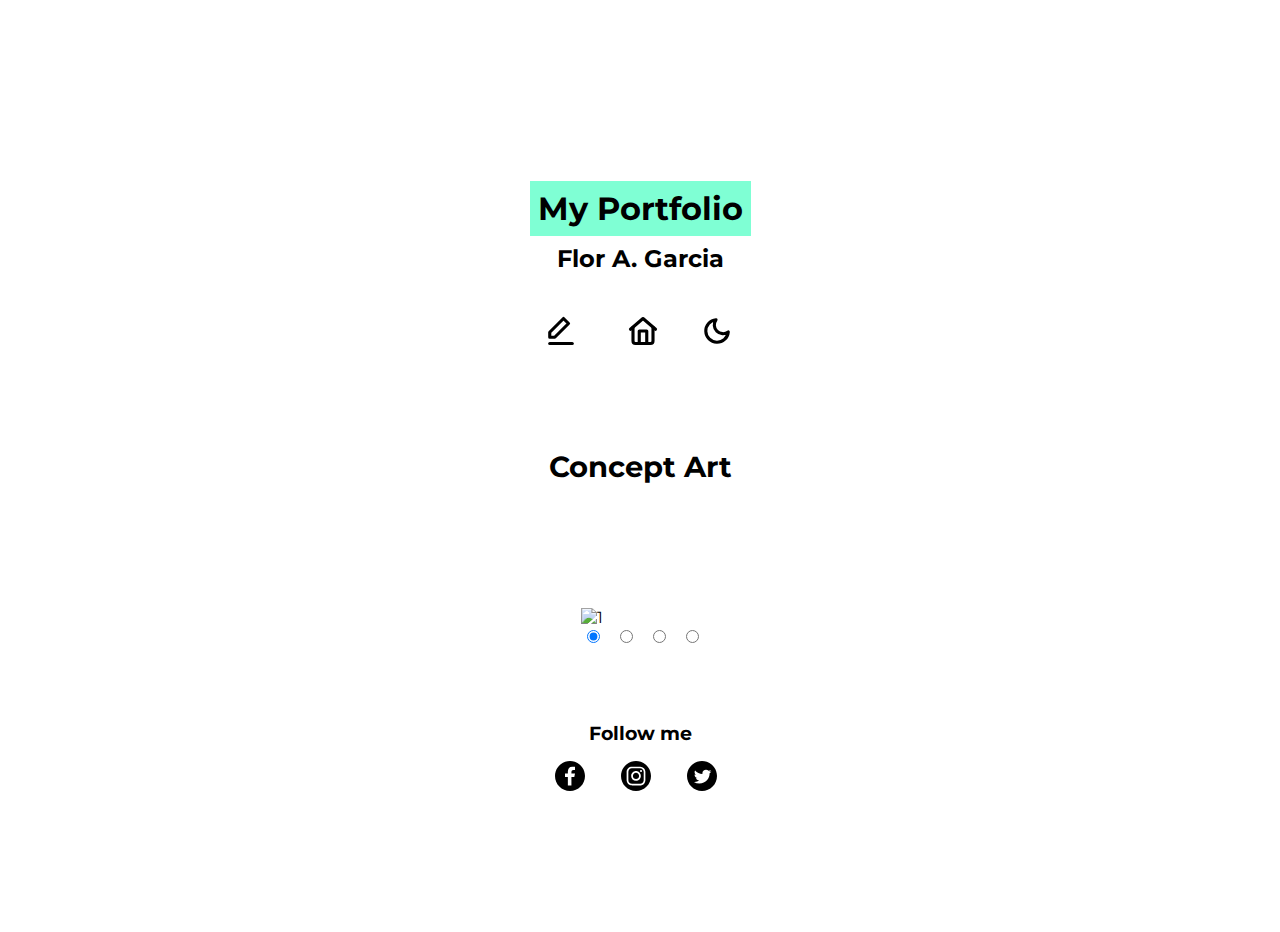
==== art.html @ 4cfe9bbd "Estructura de Proyecto." ====
<!DOCTYPE html>
<html lang="en">
    <head>
        <meta charset="UTF-8"> 
        <link href="https://fonts.googleapis.com/css2?family=Montserrat&display=swap" rel="stylesheet">
        <title> 
          Projects
        </title> 
        <script src="index.js"></script>
        <link rel="stylesheet" href="style.css">
    </head>

    <body id= "app">
        <header id="header">
                <div class="wrapper">
                    <span>
                        <h1 id="name">
                            My Portfolio 
                       </h1>
                        <h2 id="tag">
                            Flor A. Garcia
                        </h2>
                    </span>
                </div>

                <div>
                    <span>
                        <a href="about.html"><svg xmlns="http://www.w3.org/2000/svg" width="30" height="30" viewBox="0 0 24 24" fill="none" stroke="#000000" stroke-width="2.5" stroke-linecap="round" stroke-linejoin="round"><polygon points="14 2 18 6 7 17 3 17 3 13 14 2"></polygon><line x1="3" y1="22" x2="21" y2="22"></line></svg></a>
                    </span>
                    <span>
                        <a href="index.html"><svg xmlns="http://www.w3.org/2000/svg" width="30" height="30" viewBox="0 0 24 24" fill="none" stroke="#000000" stroke-width="2.5" stroke-linecap="round" stroke-linejoin="round"><path d="M20 9v11a2 2 0 0 1-2 2H6a2 2 0 0 1-2-2V9"/><path d="M9 22V12h6v10M2 10.6L12 2l10 8.6"/></svg></a>
                    </span>
                    <span>
                        <button id="dark-mode">
                            <svg xmlns="http://www.w3.org/2000/svg" width="30" height="30" viewBox="0 0 24 24" fill="none" stroke="#000000" stroke-width="2.5" stroke-linecap="round" stroke-linejoin="round"><path d="M21 12.79A9 9 0 1 1 11.21 3 7 7 0 0 0 21 12.79z"></path></svg>
                        </button>
                    </span>
                </div>
        </header>
        
        <main>       
            <section>
                <div id="container">
                    <span class="portfolio-box">
                        <h3 class="portfolio-tittle"> Concept Art</h3>
                </br>
                    </span>
                </div>
            </section>  
                 </br>
            <section id="gallery">
                <div id="container">
                    <span class="container-gallery">
                        <input type="radio" name="navegacion" id="_1" checked>
                        <input type="radio" name="navegacion" id="_2">
                        <input type="radio" name="navegacion" id="_3">
                        <input type="radio" name="navegacion" id="_4">

                        <img class="gallery-img" src="./Images/Concepto/1.png" alt="1" />
                        <img class="gallery-img" src="./Images/Concepto/2.png" alt="2" />
                        <img class="gallery-img" src="./Images/Concepto/3.png" alt="3" />
                        <img class="gallery-img" src="./Images/Concepto/4.png" alt="4" />
                    </span>
                </div>
            </section>
        </main>

        <footer  id="footer">
            <div class= "wrapper">
                <span class="social-media">
                    <h3 class="sm-tittle">Follow me</h3>
                    <a rel="noopener noreferrer" href="https://www.facebook.com/FlorAthalaG/" target="_blank"><svg xmlns="http://www.w3.org/2000/svg" width="30" height="30" viewBox="0 0 24 24" fill="#000"><path d="M12 0c6.627 0 12 5.373 12 12s-5.373 12-12 12S0 18.627 0 12 5.373 0 12 0zm4 7.278V4.5h-2.286c-2.1 0-3.428 1.6-3.428 3.889v1.667H8v2.777h2.286V19.5h2.857v-6.667h2.286L16 10.056h-2.857V8.944c0-1.11.572-1.666 1.714-1.666H16z"/></svg></a>
                    <a rel="noopener noreferrer" href="https://www.instagram.com/flower_a/" target="_blank"><svg xmlns="http://www.w3.org/2000/svg" width="30" height="30" viewBox="0 0 24 24" fill="#000"><path d="M12 0c6.6274 0 12 5.3726 12 12s-5.3726 12-12 12S0 18.6274 0 12 5.3726 0 12 0zm3.115 4.5h-6.23c-2.5536 0-4.281 1.6524-4.3805 4.1552L4.5 8.8851v6.1996c0 1.3004.4234 2.4193 1.2702 3.2359.7582.73 1.751 1.1212 2.8818 1.1734l.2633.006h6.1694c1.3004 0 2.389-.4234 3.1754-1.1794.762-.734 1.1817-1.7576 1.2343-2.948l.0056-.2577V8.8851c0-1.2702-.4234-2.3589-1.2097-3.1452-.7338-.762-1.7575-1.1817-2.9234-1.2343l-.252-.0056zM8.9152 5.8911h6.2299c.9072 0 1.6633.2722 2.2076.8166.4713.499.7647 1.1758.8103 1.9607l.0063.2167v6.2298c0 .9375-.3327 1.6936-.877 2.2077-.499.4713-1.176.7392-1.984.7806l-.2237.0057H8.9153c-.9072 0-1.6633-.2722-2.2076-.7863-.499-.499-.7693-1.1759-.8109-2.0073l-.0057-.2306V8.885c0-.9073.2722-1.6633.8166-2.2077.4712-.4713 1.1712-.7392 1.9834-.7806l.2242-.0057h6.2299-6.2299zM12 8.0988c-2.117 0-3.871 1.7238-3.871 3.871A3.8591 3.8591 0 0 0 12 15.8408c2.1472 0 3.871-1.7541 3.871-3.871 0-2.117-1.754-3.871-3.871-3.871zm0 1.3911c1.3609 0 2.4798 1.119 2.4798 2.4799 0 1.3608-1.119 2.4798-2.4798 2.4798-1.3609 0-2.4798-1.119-2.4798-2.4798 0-1.361 1.119-2.4799 2.4798-2.4799zm4.0222-2.3589a.877.877 0 1 0 0 1.754.877.877 0 0 0 0-1.754z"/></svg></a>
                    <a rel="noopener noreferrer" href="https://twitter.com/AthalaGt" target="_blank"><svg xmlns="http://www.w3.org/2000/svg" width="30" height="30" viewBox="0 0 24 24" fill="#000"><path d="M12 0c6.627 0 12 5.373 12 12s-5.373 12-12 12S0 18.627 0 12 5.373 0 12 0zm3.193 7c-1.586 0-2.872 1.243-2.872 2.777 0 .217.025.43.074.633a8.251 8.251 0 0 1-5.92-2.902c-.247.41-.389.887-.389 1.397 0 .963.507 1.813 1.278 2.311a2.94 2.94 0 0 1-1.301-.348v.036c0 1.345.99 2.467 2.304 2.723a2.98 2.98 0 0 1-1.298.047c.366 1.103 1.427 1.906 2.683 1.928a5.889 5.889 0 0 1-3.567 1.19c-.231 0-.46-.014-.685-.04A8.332 8.332 0 0 0 9.903 18c5.283 0 8.172-4.231 8.172-7.901 0-.12-.002-.24-.008-.36A5.714 5.714 0 0 0 19.5 8.302a5.869 5.869 0 0 1-1.65.437 2.8 2.8 0 0 0 1.263-1.536 5.87 5.87 0 0 1-1.824.674A2.915 2.915 0 0 0 15.193 7z"/></svg></a>
                </span>
            </div>
        </footer>
    </body>
</html>
---- style.css ----
*{
    box-sizing: border-box;

    padding: 0px;
    margin: 8px;
}

:root{
    --mar-01: 8px;
    --mar-02: 16px;
    --mar-03: 32px;

    --bor-01: 2px;

    --c-01: black;
    --c-02: white;

    --bg-02: aquamarine;
}

body.-dark{
    --c-01: rgb(255, 255, 255);
    --c-02: rgb(17, 17, 17);

    --bg-02: rgb(255, 127, 197);
}

body{
    display: flex;
    flex-flow: column;
    min-height: 100vh;

    font-family: 'Montserrat', sans-serif;

    display: flex;
    flex-flow: column;
    justify-content: center;
    align-items: center;

    background-color: var(--c-02);
}

header{
    padding: var(--mar-03);
    margin: 0px;
}

#name{
    padding: var(--mar-01);
    margin: var(--mar-01);

    background-color: var(--bg-02);

    font-weight: bolder;
    color: var(--c-01);

}

#tag{
    display: flex;
    justify-content: center;
    align-items: center;

    color: var(--c-01);
}

.links-p{
    text-decoration-line: none;

    color: var(--c-01);
    font-weight: bolder;
    font-size: 40pt;
}

button{
    padding: 0px;
    margin: 0px;

    justify-content: center;

    border-style: none;
    
    background-color: var(--c-02);
    color: var(--bg-02);
}

button:hover{
    background-color: var(--bg-02);

    border-style: none;
}

.portfolio-menu{
    padding: var(--mar-02);

    color: var(--c-01);
}

.portfolio-tittle{
    padding: var(--mar-01);

    justify-content: center;

    font-size: 22pt;
    font-weight: bold;

    color: var(--c-01);
}

.portfolio-text{
    padding: var(--mar-02);

    text-align: justify;

    color: var(--c-01);

    justify-content: center;
    align-items: center;

    color: var(--c-01);
}

#gallery{
    padding: var(--mar-03); 
}

.gallery-img{
    width: 1000px;
    height: auto;

    position: absolute;

    top: 0;
    left: 0;
    opacity: 0;
    transition: opacity 3s;
}

.container-gallery{
    position: relative;

    width: 100%;
    height: auto;
}

.container-gallery input[type=radio] {
    position: relative;
    bottom: calc(-1 * var(--mar-01) - 1.5em);
    left: .5em;
}

.container-gallery input[type=radio]:nth-of-type(1):checked ~ img:nth-of-type(1) {
    opacity: 1;
}

.container-gallery input[type=radio]:nth-of-type(2):checked ~ img:nth-of-type(2) {
    opacity: 1;
}

.container-gallery input[type=radio]:nth-of-type(3):checked ~ img:nth-of-type(3) {
    opacity: 1;
}

.container-gallery input[type=radio]:nth-of-type(4):checked ~ img:nth-of-type(4) {
    opacity: 1;
}

footer.social-media{
    padding: var(--mar-01);
    margin: var(--mar-01);

    justify-content: space-between;
    align-items: center;
}

.sm-tittle{
    display: flex;
    justify-content: center;
    align-items: center;

    color: var(--c-01);
}
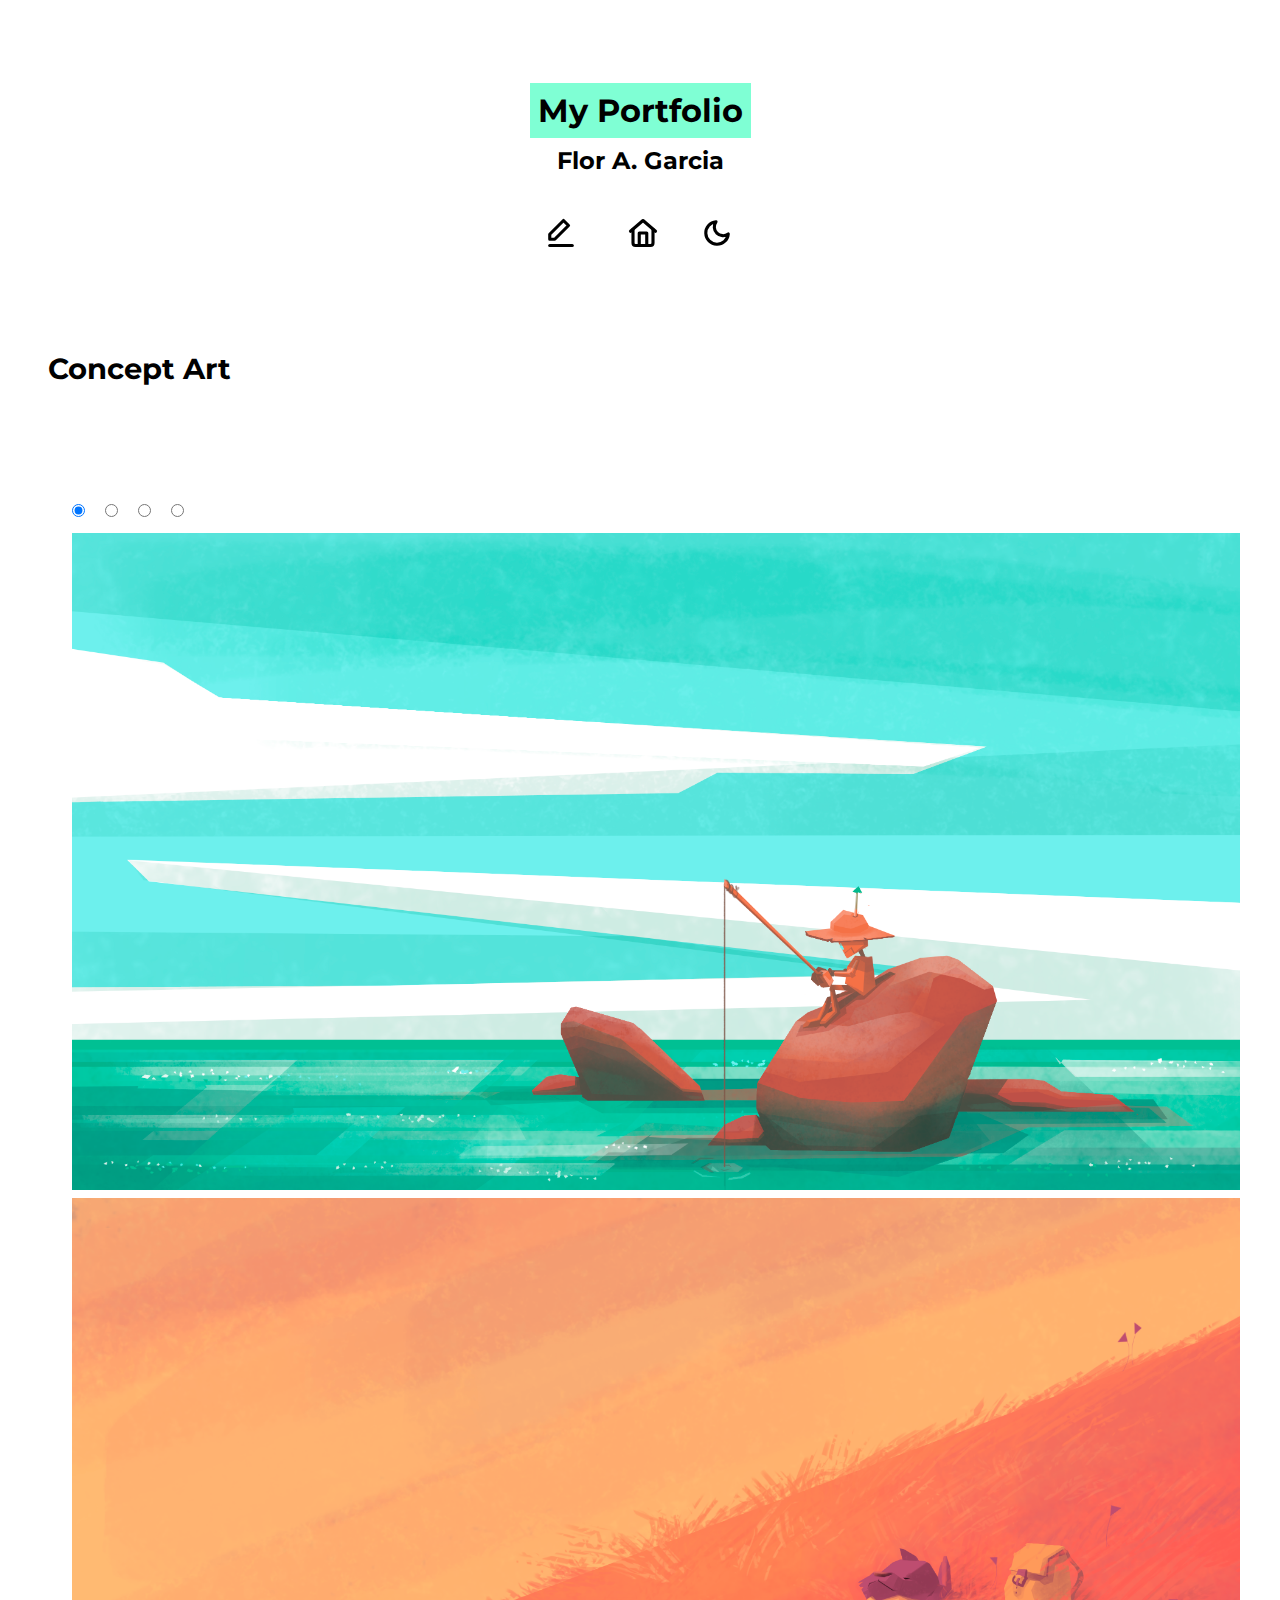
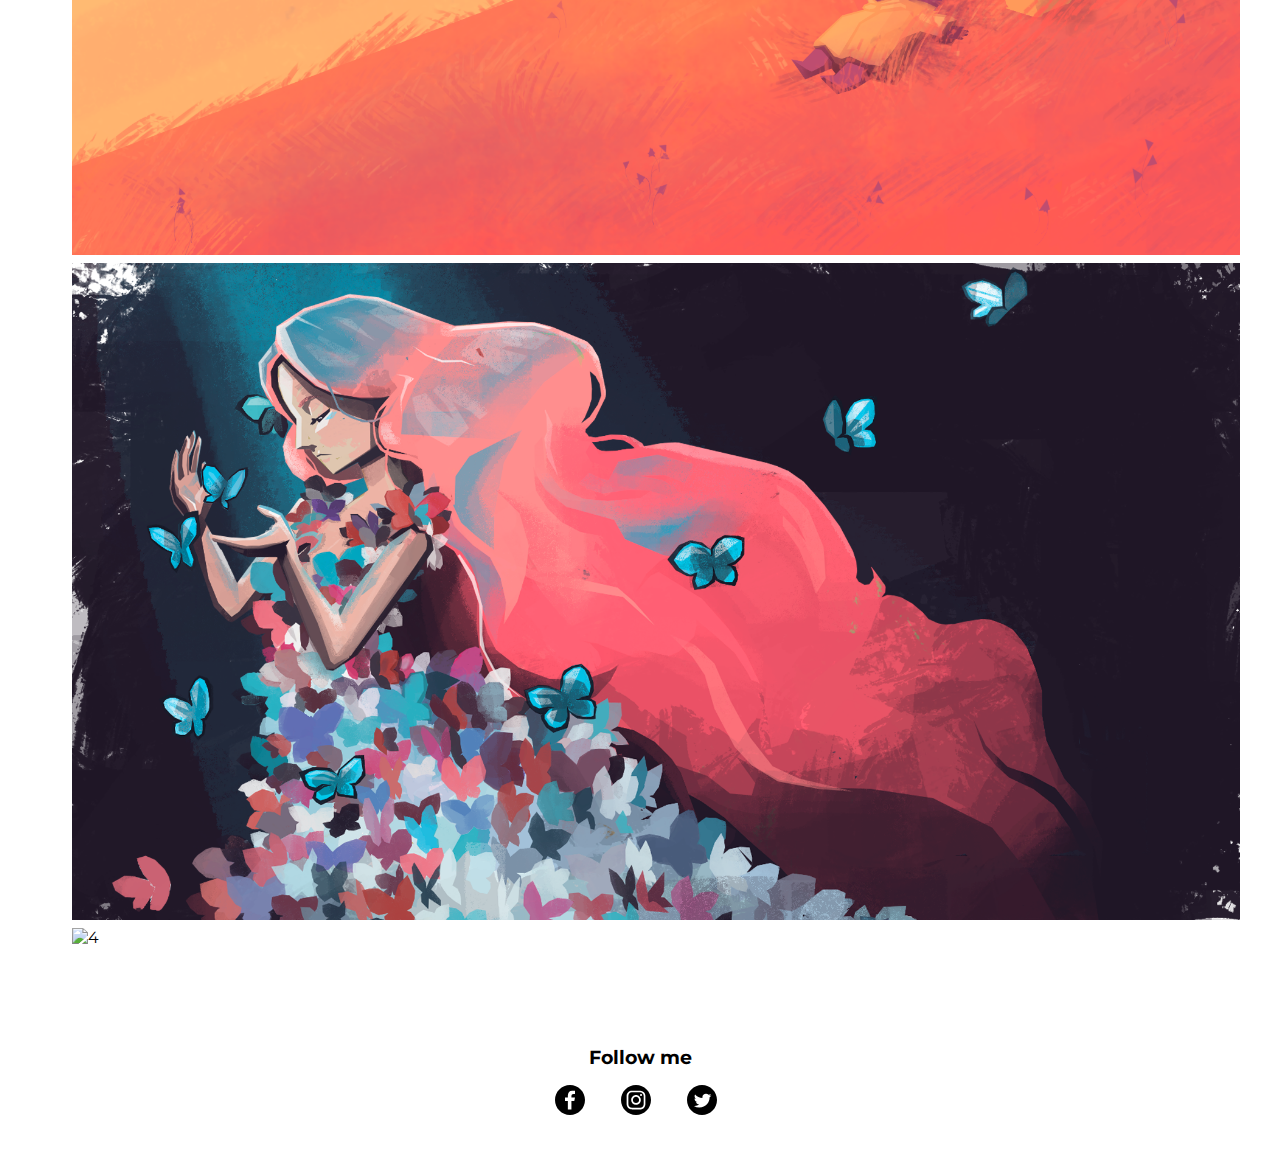
==== commit ef76e48e: "Fix images size" ====
--- a/art.html
+++ b/art.html
@@ -1,79 +1,80 @@
 <!DOCTYPE html>
 <html lang="en">
-    <head>
-        <meta charset="UTF-8"> 
-        <link href="https://fonts.googleapis.com/css2?family=Montserrat&display=swap" rel="stylesheet">
-        <title> 
-          Projects
-        </title> 
-        <script src="index.js"></script>
-        <link rel="stylesheet" href="style.css">
-    </head>
+  <head>
+    <meta charset="UTF-8"> 
+    <link href="https://fonts.googleapis.com/css2?family=Montserrat&display=swap" rel="stylesheet">
+    <title> 
+      Projects
+    </title> 
+    <script src="index.js"></script>
+    <link rel="stylesheet" href="style.css">
+  </head>
 
-    <body id= "app">
-        <header id="header">
-                <div class="wrapper">
-                    <span>
-                        <h1 id="name">
-                            My Portfolio 
-                       </h1>
-                        <h2 id="tag">
-                            Flor A. Garcia
-                        </h2>
-                    </span>
-                </div>
+  <body id= "app">
+    <header id="header">
+      <div class="wrapper">
+        <span>
+          <h1 id="name">
+            My Portfolio 
+          </h1>
+          <h2 id="tag">
+            Flor A. Garcia
+          </h2>
+        </span>
+      </div>
 
-                <div>
-                    <span>
-                        <a href="about.html"><svg xmlns="http://www.w3.org/2000/svg" width="30" height="30" viewBox="0 0 24 24" fill="none" stroke="#000000" stroke-width="2.5" stroke-linecap="round" stroke-linejoin="round"><polygon points="14 2 18 6 7 17 3 17 3 13 14 2"></polygon><line x1="3" y1="22" x2="21" y2="22"></line></svg></a>
-                    </span>
-                    <span>
-                        <a href="index.html"><svg xmlns="http://www.w3.org/2000/svg" width="30" height="30" viewBox="0 0 24 24" fill="none" stroke="#000000" stroke-width="2.5" stroke-linecap="round" stroke-linejoin="round"><path d="M20 9v11a2 2 0 0 1-2 2H6a2 2 0 0 1-2-2V9"/><path d="M9 22V12h6v10M2 10.6L12 2l10 8.6"/></svg></a>
-                    </span>
-                    <span>
-                        <button id="dark-mode">
-                            <svg xmlns="http://www.w3.org/2000/svg" width="30" height="30" viewBox="0 0 24 24" fill="none" stroke="#000000" stroke-width="2.5" stroke-linecap="round" stroke-linejoin="round"><path d="M21 12.79A9 9 0 1 1 11.21 3 7 7 0 0 0 21 12.79z"></path></svg>
-                        </button>
-                    </span>
-                </div>
-        </header>
-        
-        <main>       
-            <section>
-                <div id="container">
-                    <span class="portfolio-box">
-                        <h3 class="portfolio-tittle"> Concept Art</h3>
-                </br>
-                    </span>
-                </div>
-            </section>  
-                 </br>
-            <section id="gallery">
-                <div id="container">
-                    <span class="container-gallery">
-                        <input type="radio" name="navegacion" id="_1" checked>
-                        <input type="radio" name="navegacion" id="_2">
-                        <input type="radio" name="navegacion" id="_3">
-                        <input type="radio" name="navegacion" id="_4">
+      <div>
+        <span>
+          <a href="about.html"><svg xmlns="http://www.w3.org/2000/svg" width="30" height="30" viewBox="0 0 24 24" fill="none" stroke="#000000" stroke-width="2.5" stroke-linecap="round" stroke-linejoin="round"><polygon points="14 2 18 6 7 17 3 17 3 13 14 2"></polygon><line x1="3" y1="22" x2="21" y2="22"></line></svg></a>
+        </span>
+        <span>
+          <a href="index.html"><svg xmlns="http://www.w3.org/2000/svg" width="30" height="30" viewBox="0 0 24 24" fill="none" stroke="#000000" stroke-width="2.5" stroke-linecap="round" stroke-linejoin="round"><path d="M20 9v11a2 2 0 0 1-2 2H6a2 2 0 0 1-2-2V9"/><path d="M9 22V12h6v10M2 10.6L12 2l10 8.6"/></svg></a>
+        </span>
+        <span>
+          <button id="dark-mode">
+            <svg xmlns="http://www.w3.org/2000/svg" width="30" height="30" viewBox="0 0 24 24" fill="none" stroke="#000000" stroke-width="2.5" stroke-linecap="round" stroke-linejoin="round"><path d="M21 12.79A9 9 0 1 1 11.21 3 7 7 0 0 0 21 12.79z"></path></svg>
+          </button>
+        </span>
+      </div>
+    </header>
 
-                        <img class="gallery-img" src="./Images/Concepto/1.png" alt="1" />
-                        <img class="gallery-img" src="./Images/Concepto/2.png" alt="2" />
-                        <img class="gallery-img" src="./Images/Concepto/3.png" alt="3" />
-                        <img class="gallery-img" src="./Images/Concepto/4.png" alt="4" />
-                    </span>
-                </div>
-            </section>
-        </main>
+    <main>
+      <section>
+        <div id="container">
+          <span class="portfolio-box">
+            <h3 class="portfolio-tittle"> Concept Art</h3>
+            </br>
+          </span>
+        </div>
+      </section>  
+      </br>
+      <section id="gallery">
+        <div class="controls">
+          <input type="radio" name="navegacion" id="_1" checked>
+          <input type="radio" name="navegacion" id="_2">
+          <input type="radio" name="navegacion" id="_3">
+          <input type="radio" name="navegacion" id="_4">
+        </div>
 
-        <footer  id="footer">
-            <div class= "wrapper">
-                <span class="social-media">
-                    <h3 class="sm-tittle">Follow me</h3>
-                    <a rel="noopener noreferrer" href="https://www.facebook.com/FlorAthalaG/" target="_blank"><svg xmlns="http://www.w3.org/2000/svg" width="30" height="30" viewBox="0 0 24 24" fill="#000"><path d="M12 0c6.627 0 12 5.373 12 12s-5.373 12-12 12S0 18.627 0 12 5.373 0 12 0zm4 7.278V4.5h-2.286c-2.1 0-3.428 1.6-3.428 3.889v1.667H8v2.777h2.286V19.5h2.857v-6.667h2.286L16 10.056h-2.857V8.944c0-1.11.572-1.666 1.714-1.666H16z"/></svg></a>
-                    <a rel="noopener noreferrer" href="https://www.instagram.com/flower_a/" target="_blank"><svg xmlns="http://www.w3.org/2000/svg" width="30" height="30" viewBox="0 0 24 24" fill="#000"><path d="M12 0c6.6274 0 12 5.3726 12 12s-5.3726 12-12 12S0 18.6274 0 12 5.3726 0 12 0zm3.115 4.5h-6.23c-2.5536 0-4.281 1.6524-4.3805 4.1552L4.5 8.8851v6.1996c0 1.3004.4234 2.4193 1.2702 3.2359.7582.73 1.751 1.1212 2.8818 1.1734l.2633.006h6.1694c1.3004 0 2.389-.4234 3.1754-1.1794.762-.734 1.1817-1.7576 1.2343-2.948l.0056-.2577V8.8851c0-1.2702-.4234-2.3589-1.2097-3.1452-.7338-.762-1.7575-1.1817-2.9234-1.2343l-.252-.0056zM8.9152 5.8911h6.2299c.9072 0 1.6633.2722 2.2076.8166.4713.499.7647 1.1758.8103 1.9607l.0063.2167v6.2298c0 .9375-.3327 1.6936-.877 2.2077-.499.4713-1.176.7392-1.984.7806l-.2237.0057H8.9153c-.9072 0-1.6633-.2722-2.2076-.7863-.499-.499-.7693-1.1759-.8109-2.0073l-.0057-.2306V8.885c0-.9073.2722-1.6633.8166-2.2077.4712-.4713 1.1712-.7392 1.9834-.7806l.2242-.0057h6.2299-6.2299zM12 8.0988c-2.117 0-3.871 1.7238-3.871 3.871A3.8591 3.8591 0 0 0 12 15.8408c2.1472 0 3.871-1.7541 3.871-3.871 0-2.117-1.754-3.871-3.871-3.871zm0 1.3911c1.3609 0 2.4798 1.119 2.4798 2.4799 0 1.3608-1.119 2.4798-2.4798 2.4798-1.3609 0-2.4798-1.119-2.4798-2.4798 0-1.361 1.119-2.4799 2.4798-2.4799zm4.0222-2.3589a.877.877 0 1 0 0 1.754.877.877 0 0 0 0-1.754z"/></svg></a>
-                    <a rel="noopener noreferrer" href="https://twitter.com/AthalaGt" target="_blank"><svg xmlns="http://www.w3.org/2000/svg" width="30" height="30" viewBox="0 0 24 24" fill="#000"><path d="M12 0c6.627 0 12 5.373 12 12s-5.373 12-12 12S0 18.627 0 12 5.373 0 12 0zm3.193 7c-1.586 0-2.872 1.243-2.872 2.777 0 .217.025.43.074.633a8.251 8.251 0 0 1-5.92-2.902c-.247.41-.389.887-.389 1.397 0 .963.507 1.813 1.278 2.311a2.94 2.94 0 0 1-1.301-.348v.036c0 1.345.99 2.467 2.304 2.723a2.98 2.98 0 0 1-1.298.047c.366 1.103 1.427 1.906 2.683 1.928a5.889 5.889 0 0 1-3.567 1.19c-.231 0-.46-.014-.685-.04A8.332 8.332 0 0 0 9.903 18c5.283 0 8.172-4.231 8.172-7.901 0-.12-.002-.24-.008-.36A5.714 5.714 0 0 0 19.5 8.302a5.869 5.869 0 0 1-1.65.437 2.8 2.8 0 0 0 1.263-1.536 5.87 5.87 0 0 1-1.824.674A2.915 2.915 0 0 0 15.193 7z"/></svg></a>
-                </span>
-            </div>
-        </footer>
-    </body>
-</html>+        <div class="images">
+          <img class="gallery-img" src="/1.png" alt="1" />
+          <img class="gallery-img" src="/2.png" alt="2" />
+          <img class="gallery-img" src="/3.png" alt="3" />
+          <img class="gallery-img" src="/4.png" alt="4" />
+        </div>
+        </span>
+      </section>
+    </main>
+
+    <footer  id="footer">
+      <div class= "wrapper">
+        <span class="social-media">
+          <h3 class="sm-tittle">Follow me</h3>
+          <a rel="noopener noreferrer" href="https://www.facebook.com/FlorAthalaG/" target="_blank"><svg xmlns="http://www.w3.org/2000/svg" width="30" height="30" viewBox="0 0 24 24" fill="#000"><path d="M12 0c6.627 0 12 5.373 12 12s-5.373 12-12 12S0 18.627 0 12 5.373 0 12 0zm4 7.278V4.5h-2.286c-2.1 0-3.428 1.6-3.428 3.889v1.667H8v2.777h2.286V19.5h2.857v-6.667h2.286L16 10.056h-2.857V8.944c0-1.11.572-1.666 1.714-1.666H16z"/></svg></a>
+          <a rel="noopener noreferrer" href="https://www.instagram.com/flower_a/" target="_blank"><svg xmlns="http://www.w3.org/2000/svg" width="30" height="30" viewBox="0 0 24 24" fill="#000"><path d="M12 0c6.6274 0 12 5.3726 12 12s-5.3726 12-12 12S0 18.6274 0 12 5.3726 0 12 0zm3.115 4.5h-6.23c-2.5536 0-4.281 1.6524-4.3805 4.1552L4.5 8.8851v6.1996c0 1.3004.4234 2.4193 1.2702 3.2359.7582.73 1.751 1.1212 2.8818 1.1734l.2633.006h6.1694c1.3004 0 2.389-.4234 3.1754-1.1794.762-.734 1.1817-1.7576 1.2343-2.948l.0056-.2577V8.8851c0-1.2702-.4234-2.3589-1.2097-3.1452-.7338-.762-1.7575-1.1817-2.9234-1.2343l-.252-.0056zM8.9152 5.8911h6.2299c.9072 0 1.6633.2722 2.2076.8166.4713.499.7647 1.1758.8103 1.9607l.0063.2167v6.2298c0 .9375-.3327 1.6936-.877 2.2077-.499.4713-1.176.7392-1.984.7806l-.2237.0057H8.9153c-.9072 0-1.6633-.2722-2.2076-.7863-.499-.499-.7693-1.1759-.8109-2.0073l-.0057-.2306V8.885c0-.9073.2722-1.6633.8166-2.2077.4712-.4713 1.1712-.7392 1.9834-.7806l.2242-.0057h6.2299-6.2299zM12 8.0988c-2.117 0-3.871 1.7238-3.871 3.871A3.8591 3.8591 0 0 0 12 15.8408c2.1472 0 3.871-1.7541 3.871-3.871 0-2.117-1.754-3.871-3.871-3.871zm0 1.3911c1.3609 0 2.4798 1.119 2.4798 2.4799 0 1.3608-1.119 2.4798-2.4798 2.4798-1.3609 0-2.4798-1.119-2.4798-2.4798 0-1.361 1.119-2.4799 2.4798-2.4799zm4.0222-2.3589a.877.877 0 1 0 0 1.754.877.877 0 0 0 0-1.754z"/></svg></a>
+          <a rel="noopener noreferrer" href="https://twitter.com/AthalaGt" target="_blank"><svg xmlns="http://www.w3.org/2000/svg" width="30" height="30" viewBox="0 0 24 24" fill="#000"><path d="M12 0c6.627 0 12 5.373 12 12s-5.373 12-12 12S0 18.627 0 12 5.373 0 12 0zm3.193 7c-1.586 0-2.872 1.243-2.872 2.777 0 .217.025.43.074.633a8.251 8.251 0 0 1-5.92-2.902c-.247.41-.389.887-.389 1.397 0 .963.507 1.813 1.278 2.311a2.94 2.94 0 0 1-1.301-.348v.036c0 1.345.99 2.467 2.304 2.723a2.98 2.98 0 0 1-1.298.047c.366 1.103 1.427 1.906 2.683 1.928a5.889 5.889 0 0 1-3.567 1.19c-.231 0-.46-.014-.685-.04A8.332 8.332 0 0 0 9.903 18c5.283 0 8.172-4.231 8.172-7.901 0-.12-.002-.24-.008-.36A5.714 5.714 0 0 0 19.5 8.302a5.869 5.869 0 0 1-1.65.437 2.8 2.8 0 0 0 1.263-1.536 5.87 5.87 0 0 1-1.824.674A2.915 2.915 0 0 0 15.193 7z"/></svg></a>
+        </span>
+      </div>
+    </footer>
+  </body>
+</html>
--- a/style.css
+++ b/style.css
@@ -1,182 +1,159 @@
-*{
-    box-sizing: border-box;
-
-    padding: 0px;
-    margin: 8px;
+* {
+  box-sizing: border-box;
+  padding: 0px;
+  /* this seems like a bad idea ... */
+  margin: 8px;
 }
 
-:root{
-    --mar-01: 8px;
-    --mar-02: 16px;
-    --mar-03: 32px;
+:root {
+  --mar-01: 8px;
+  --mar-02: 16px;
+  --mar-03: 32px;
 
-    --bor-01: 2px;
+  --bor-01: 2px;
 
-    --c-01: black;
-    --c-02: white;
+  --c-01: black;
+  --c-02: white;
 
-    --bg-02: aquamarine;
+  --bg-02: aquamarine;
 }
 
-body.-dark{
-    --c-01: rgb(255, 255, 255);
-    --c-02: rgb(17, 17, 17);
+body.-dark {
+  --c-01: rgb(255, 255, 255);
+  --c-02: rgb(17, 17, 17);
 
-    --bg-02: rgb(255, 127, 197);
+  --bg-02: rgb(255, 127, 197);
 }
 
-body{
-    display: flex;
-    flex-flow: column;
-    min-height: 100vh;
+body {
+  display: flex;
+  flex-flow: column;
+  min-height: 100vh;
 
-    font-family: 'Montserrat', sans-serif;
+  font-family: "Montserrat", sans-serif;
 
-    display: flex;
-    flex-flow: column;
-    justify-content: center;
-    align-items: center;
+  display: flex;
+  flex-flow: column;
+  justify-content: center;
+  align-items: center;
 
-    background-color: var(--c-02);
+  background-color: var(--c-02);
 }
 
-header{
-    padding: var(--mar-03);
-    margin: 0px;
+main {
+  display: block;
+  width: 100%;
 }
 
-#name{
-    padding: var(--mar-01);
-    margin: var(--mar-01);
-
-    background-color: var(--bg-02);
-
-    font-weight: bolder;
-    color: var(--c-01);
-
+header {
+  padding: var(--mar-03);
+  margin: 0px;
 }
 
-#tag{
-    display: flex;
-    justify-content: center;
-    align-items: center;
+#name {
+  padding: var(--mar-01);
+  margin: var(--mar-01);
 
-    color: var(--c-01);
+  background-color: var(--bg-02);
+
+  font-weight: bolder;
+  color: var(--c-01);
 }
 
-.links-p{
-    text-decoration-line: none;
+#tag {
+  display: flex;
+  justify-content: center;
+  align-items: center;
 
-    color: var(--c-01);
-    font-weight: bolder;
-    font-size: 40pt;
+  color: var(--c-01);
 }
 
-button{
-    padding: 0px;
-    margin: 0px;
+.links-p {
+  text-decoration-line: none;
 
-    justify-content: center;
-
-    border-style: none;
-    
-    background-color: var(--c-02);
-    color: var(--bg-02);
+  color: var(--c-01);
+  font-weight: bolder;
+  font-size: 40pt;
 }
 
-button:hover{
-    background-color: var(--bg-02);
+button {
+  padding: 0px;
+  margin: 0px;
 
-    border-style: none;
+  justify-content: center;
+
+  border-style: none;
+
+  background-color: var(--c-02);
+  color: var(--bg-02);
 }
 
-.portfolio-menu{
-    padding: var(--mar-02);
+button:hover {
+  background-color: var(--bg-02);
 
-    color: var(--c-01);
+  border-style: none;
 }
 
-.portfolio-tittle{
-    padding: var(--mar-01);
+.portfolio-menu {
+  padding: var(--mar-02);
 
-    justify-content: center;
-
-    font-size: 22pt;
-    font-weight: bold;
-
-    color: var(--c-01);
+  color: var(--c-01);
 }
 
-.portfolio-text{
-    padding: var(--mar-02);
+.portfolio-tittle {
+  padding: var(--mar-01);
 
-    text-align: justify;
+  justify-content: center;
 
-    color: var(--c-01);
+  font-size: 22pt;
+  font-weight: bold;
 
-    justify-content: center;
-    align-items: center;
-
-    color: var(--c-01);
+  color: var(--c-01);
 }
 
-#gallery{
-    padding: var(--mar-03); 
+.portfolio-text {
+  padding: var(--mar-02);
+
+  text-align: justify;
+
+  color: var(--c-01);
+
+  justify-content: center;
+  align-items: center;
+
+  color: var(--c-01);
 }
 
-.gallery-img{
-    width: 1000px;
-    height: auto;
-
-    position: absolute;
-
-    top: 0;
-    left: 0;
-    opacity: 0;
-    transition: opacity 3s;
+#gallery {
+  width: 100%;
+  padding: var(--mar-03);
 }
 
-.container-gallery{
-    position: relative;
-
-    width: 100%;
-    height: auto;
+#gallery .images {
+  position: relative;
 }
 
-.container-gallery input[type=radio] {
-    position: relative;
-    bottom: calc(-1 * var(--mar-01) - 1.5em);
-    left: .5em;
+.gallery-img {
+  width: 100%;
+  height: auto;
+  display: block;
+  top: 0;
+  left: 0;
+  transition: opacity 3s;
 }
 
-.container-gallery input[type=radio]:nth-of-type(1):checked ~ img:nth-of-type(1) {
-    opacity: 1;
+footer.social-media {
+  padding: var(--mar-01);
+  margin: var(--mar-01);
+
+  justify-content: space-between;
+  align-items: center;
 }
 
-.container-gallery input[type=radio]:nth-of-type(2):checked ~ img:nth-of-type(2) {
-    opacity: 1;
+.sm-tittle {
+  display: flex;
+  justify-content: center;
+  align-items: center;
+
+  color: var(--c-01);
 }
-
-.container-gallery input[type=radio]:nth-of-type(3):checked ~ img:nth-of-type(3) {
-    opacity: 1;
-}
-
-.container-gallery input[type=radio]:nth-of-type(4):checked ~ img:nth-of-type(4) {
-    opacity: 1;
-}
-
-footer.social-media{
-    padding: var(--mar-01);
-    margin: var(--mar-01);
-
-    justify-content: space-between;
-    align-items: center;
-}
-
-.sm-tittle{
-    display: flex;
-    justify-content: center;
-    align-items: center;
-
-    color: var(--c-01);
-}